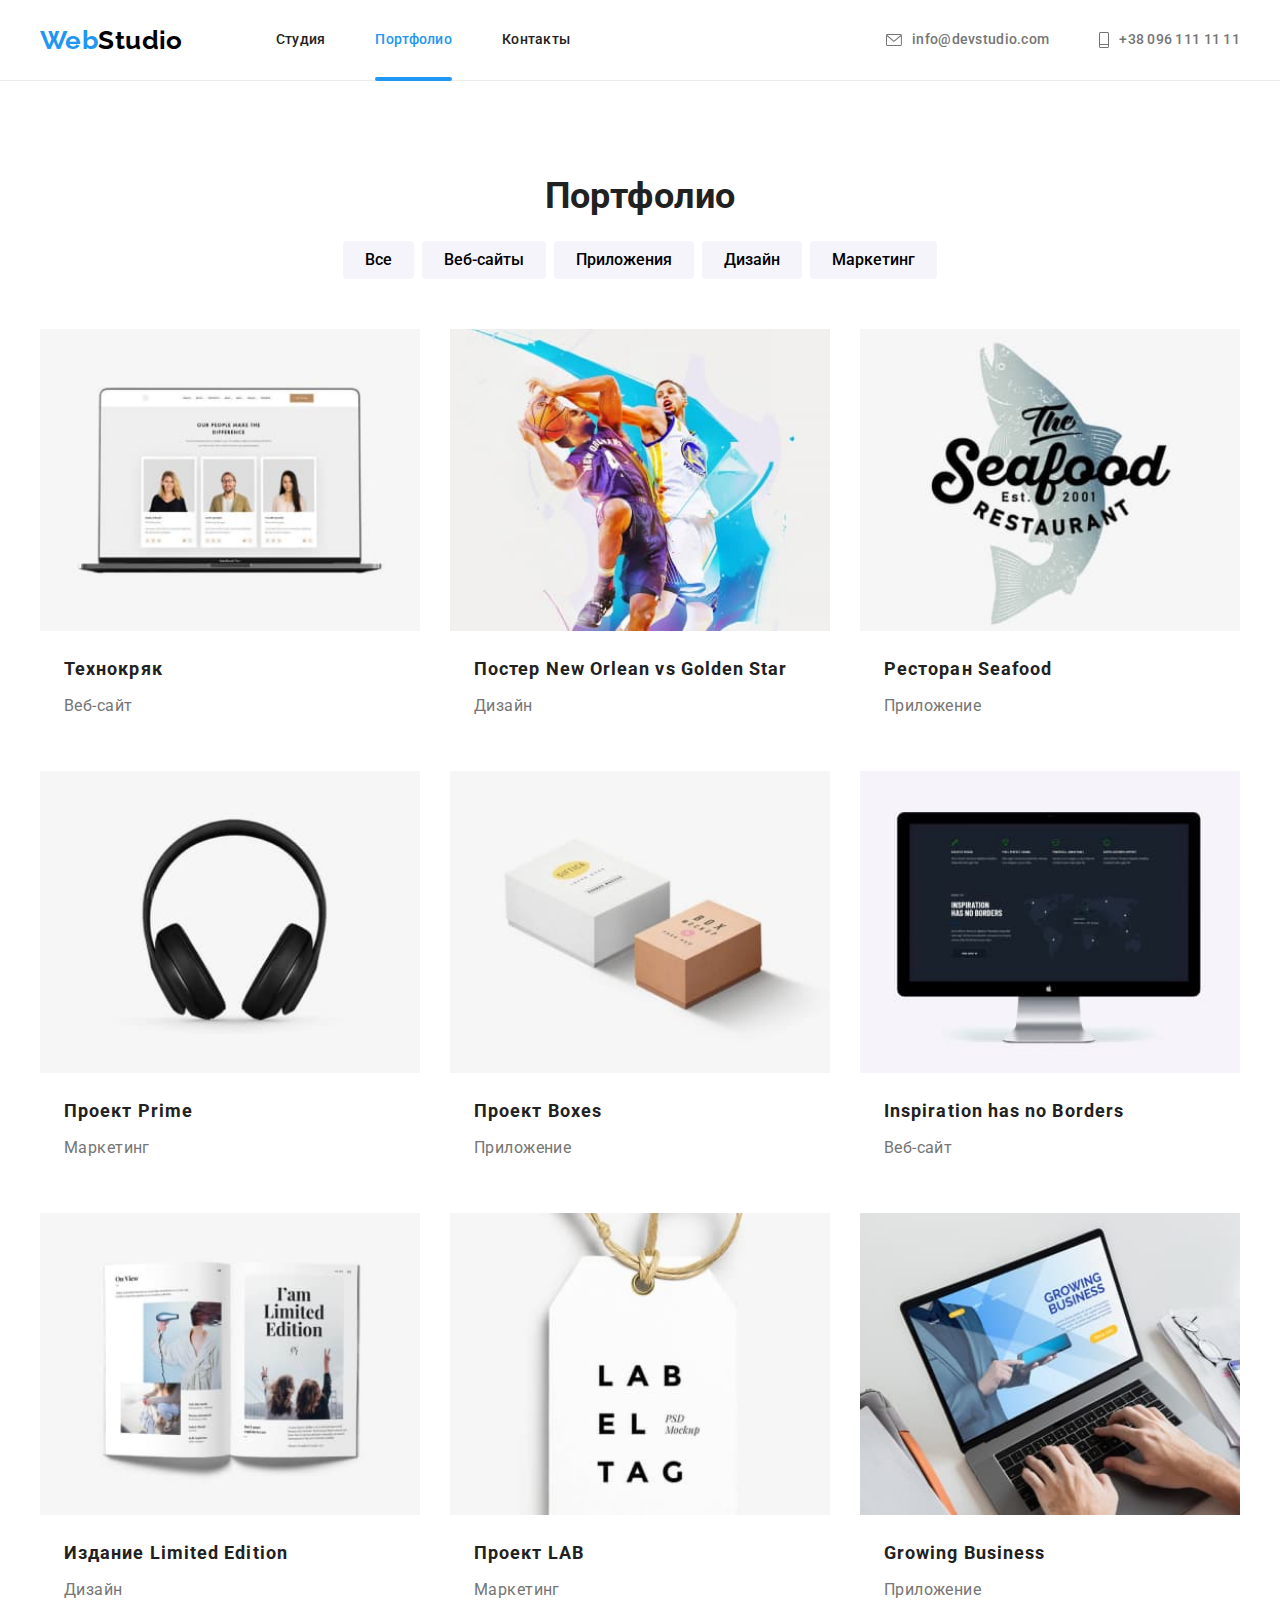
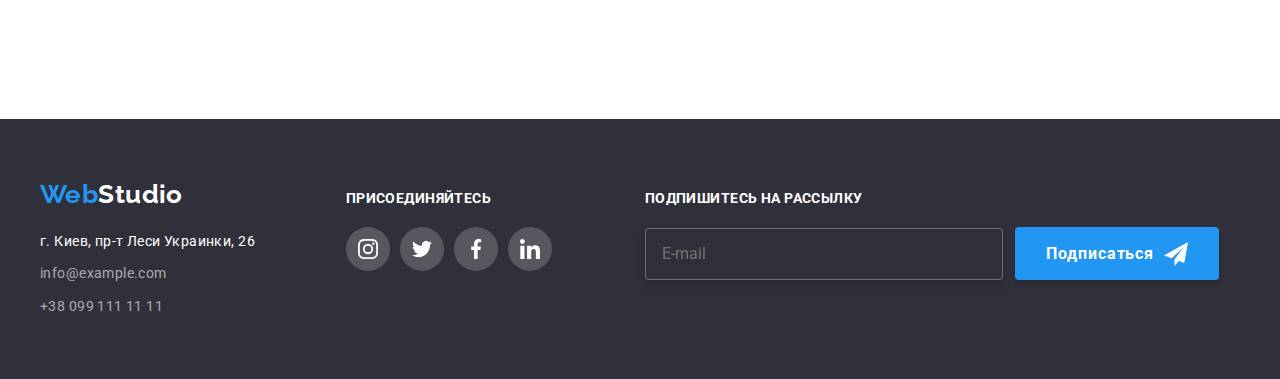
==== portfolio.html @ aaed17dc "Добавляет hw-06" ====
<!DOCTYPE html>
<html lang="ru">
  <head>
    <meta charset="UTF-8" />
    <meta name="viewport" content="width=device-width, initial-scale=1.0" />
    <title>HW4</title>
    <link
      rel="stylesheet"
      href="https://cdnjs.cloudflare.com/ajax/libs/modern-normalize/0.7.0/modern-normalize.min.css"
    />
    <link
      href="https://fonts.googleapis.com/css2?family=Raleway:wght@700&family=Roboto:wght@400;500;700;900&display=swap"
      rel="stylesheet"
    />
    <link rel="stylesheet" href="./css/styles.css" />
  </head>

  <body>
    <header>
      <div class="conteiner main-nav">
        <nav class="main-nav">
          <a href="./" class="logo link">
            <span class="current">Web</span>Studio
          </a>
          <ul class="site-nav list">
            <li class="item"><a href="./index.html" class="link">Студия</a></li>
            <li class="item">
              <a href="" class="link current">Портфолио</a>
            </li>
            <li class="item"><a href="" class="link">Контакты</a></li>
          </ul>
        </nav>
        <ul class="site-address list">
          <li class="item">
            <a href="mailto:info@devstudio.com" class="link">
              <svg class="icon leter">
                <use href="./images/sprite.svg#icon-leter-1"></use>
              </svg>
              info@devstudio.com</a
            >
          </li>
          <li class="item">
            <a href="tel:+38-096-111-11-11" class="link">
              <svg class="icon phone">
                <use href="./images/sprite.svg#icon-phone-2"></use>
              </svg>
              +38 096 111 11 11
            </a>
          </li>
        </ul>
      </div>
    </header>
    <main>
      <section class="section">
        <div class="conteiner">
          <h1 class="title">Портфолио</h1>
          <ul class="filter list">
            <li class="item"><button type="button">Все</button></li>
            <li class="item"><button type="button">Веб-сайты</button></li>
            <li class="item"><button type="button">Приложения</button></li>
            <li class="item"><button type="button">Дизайн</button></li>
            <li class="item"><button type="button">Маркетинг</button></li>
          </ul>
          <ul class="cards list">
            <li class="item">
              <a href="" class="link">
                <div class="desc">
                  <img
                    src="./images/8.jpg"
                    alt="Дисплей ноутбука на котором изображенна страница сайта"
                    width="370"
                  />
                  <div class="desc-overlay">
                    <p class="excerpt">
                      Технокряк это современная площадка распространения
                      коронавируса. Компании используют эту платформу для
                      цифрового шпионажа и атак на защищённые сервера
                      конкурентов.
                    </p>
                  </div>
                </div>
                <div class="content">
                  <h3 class="subtitle">Технокряк</h3>
                  <p class="text">Веб-сайт</p>
                </div>
              </a>
            </li>
            <li class="item">
              <a href="" class="link">
                <div class="desc">
                  <img
                    src="./images/9.jpg"
                    alt="Два баскетболиста"
                    width="370"
                  />
                  <div class="desc-overlay">
                    <p class="excerpt">
                      Технокряк это современная площадка распространения
                      коронавируса. Компании используют эту платформу для
                      цифрового шпионажа и атак на защищённые сервера
                      конкурентов.
                    </p>
                  </div>
                </div>
                <div class="content">
                  <h3 class="subtitle">Постер New Orlean vs Golden Star</h3>
                  <p class="text">Дизайн</p>
                </div>
              </a>
            </li>
            <li class="item">
              <a href="" class="link">
                <div class="desc">
                  <img
                    src="./images/10.jpg"
                    alt="Логотип ресторана "
                    width="370"
                  />
                  <div class="desc-overlay">
                    <p class="excerpt">
                      Технокряк это современная площадка распространения
                      коронавируса. Компании используют эту платформу для
                      цифрового шпионажа и атак на защищённые сервера
                      конкурентов.
                    </p>
                  </div>
                </div>
                <div class="content">
                  <h3 class="subtitle">Ресторан Seafood</h3>
                  <p class="text">Приложение</p>
                </div></a
              >
            </li>
            <li class="item">
              <a href="" class="link">
                <div class="desc">
                  <img src="./images/11.jpg" alt="Наушники" width="370" />
                  <div class="desc-overlay">
                    <p class="excerpt">
                      Технокряк это современная площадка распространения
                      коронавируса. Компании используют эту платформу для
                      цифрового шпионажа и атак на защищённые сервера
                      конкурентов.
                    </p>
                  </div>
                </div>
                <div class="content">
                  <h3 class="subtitle">Проект Prime</h3>
                  <p class="text">Маркетинг</p>
                </div>
              </a>
            </li>
            <li class="item">
              <a href="" class="link">
                <div class="desc">
                  <img
                    src="./images/12.jpg"
                    alt="две коробки с надписями"
                    width="370"
                  />
                  <div class="desc-overlay">
                    <p class="excerpt">
                      Технокряк это современная площадка распространения
                      коронавируса. Компании используют эту платформу для
                      цифрового шпионажа и атак на защищённые сервера
                      конкурентов.
                    </p>
                  </div>
                </div>
                <div class="content">
                  <h3 class="subtitle">Проект Boxes</h3>
                  <p class="text">Приложение</p>
                </div>
              </a>
            </li>
            <li class="item">
              <a href="" class="link">
                <div class="desc">
                  <img
                    src="./images/13.jpg"
                    alt="Монитор Эпл на котором изображенна страница сайта "
                    width="370"
                  />
                  <div class="desc-overlay">
                    <p class="excerpt">
                      Технокряк это современная площадка распространения
                      коронавируса. Компании используют эту платформу для
                      цифрового шпионажа и атак на защищённые сервера
                      конкурентов.
                    </p>
                  </div>
                </div>
                <div class="content">
                  <h3 class="subtitle">Inspiration has no Borders</h3>
                  <p class="text">Веб-сайт</p>
                </div>
              </a>
            </li>
            <li class="item">
              <a href="" class="link">
                <div class="desc">
                  <img
                    src="./images/14.jpg"
                    alt="Развертка журнала с изображениями и текстом"
                    width="370"
                  />
                  <div class="desc-overlay">
                    <p class="excerpt">
                      Технокряк это современная площадка распространения
                      коронавируса. Компании используют эту платформу для
                      цифрового шпионажа и атак на защищённые сервера
                      конкурентов.
                    </p>
                  </div>
                </div>
                <div class="content">
                  <h3 class="subtitle">Издание Limited Edition</h3>
                  <p class="text">Дизайн</p>
                </div>
              </a>
            </li>
            <li class="item">
              <a href="" class="link">
                <div class="desc">
                  <img
                    src="./images/15.jpg"
                    alt="Жетон с надписью"
                    width="370"
                  />
                  <div class="desc-overlay">
                    <p class="excerpt">
                      Технокряк это современная площадка распространения
                      коронавируса. Компании используют эту платформу для
                      цифрового шпионажа и атак на защищённые сервера
                      конкурентов.
                    </p>
                  </div>
                </div>
                <div class="content">
                  <h3 class="subtitle">Проект LAB</h3>
                  <p class="text">Маркетинг</p>
                </div>
              </a>
            </li>
            <li class="item">
              <a href="" class="link">
                <div class="desc">
                  <img
                    src="./images/16.jpg"
                    alt="Ноутбук на столе на котором изображенна страница сайта"
                    width="370"
                  />
                  <div class="desc-overlay">
                    <p class="excerpt">
                      Технокряк это современная площадка распространения
                      коронавируса. Компании используют эту платформу для
                      цифрового шпионажа и атак на защищённые сервера
                      конкурентов.
                    </p>
                  </div>
                </div>
                <div class="content">
                  <h3 class="subtitle">Growing Business</h3>
                  <p class="text">Приложение</p>
                </div>
              </a>
            </li>
          </ul>
        </div>
      </section>
    </main>
    <footer class="footer">
      <div class="conteiner">
        <div class="contacts">
          <a href="./" class="logo link">
            <span class="current">Web</span>Studio
          </a>
          <address class="address">
            <p class="text">г. Киев, пр-т Леси Украинки, 26</p>
            <ul class="list">
              <li class="item">
                <a href="mailto:info@example.com" class="link"
                  >info@example.com</a
                >
              </li>
              <li class="item">
                <a href="tel:+38-099-111-11-11" class="link"
                  >+38 099 111 11 11</a
                >
              </li>
            </ul>
          </address>
        </div>
        <div class="contacts-2">
          <h3 class="title">ПРИСОЕДИНЯЙТЕСЬ</h3>
          <ul class="list social-network">
            <li class="item">
              <a href="https://www.instagram.com/" class="link">
                <svg class="icon">
                  <use href="./images/sprite.svg#icon-instagram"></use>
                </svg>
              </a>
            </li>
            <li class="item">
              <a href="https://twitter.com/" class="link">
                <svg class="icon">
                  <use href="./images/sprite.svg#icon-twitter"></use>
                </svg>
              </a>
            </li>
            <li class="item">
              <a href="https://ru-ru.facebook.com/" class="link">
                <svg class="icon">
                  <use href="./images/sprite.svg#icon-facebook"></use>
                </svg>
              </a>
            </li>
            <li class="item">
              <a href="https://www.linkedin.com/" class="link">
                <svg class="icon">
                  <use href="./images/sprite.svg#icon-linkedin"></use>
                </svg>
              </a>
            </li>
          </ul>
        </div>
        <div class="contacts-3">
          <h3 class="title">ПОДПИШИТЕСЬ НА РАССЫЛКУ</h3>
          <div class="form">
            <input type="email" name="mail" placeholder="E-mail" />
            <button type="submit" class="btn">
              <span>Подписаться</span>
            </button>
          </div>
        </div>
      </div>
    </footer>
  </body>
</html>
---- css/styles.css ----
html {
  box-sizing: border-box;
}

*,
*::before,
*::after {
  box-sizing: inherit;
}

:root {
  --logo-header-color: #000000;
  --primary-text-color: #212121;
  --text-color: #757575;
  --accent-color: #2196f3;
  --white-color: #ffffff;
  --ftr-bgcolor: #2f303a;
  --ftr-link-color: rgba(255, 255, 255, 0.6);
  --icon-color: #afb1b8;

  --timing-function: cubic-bezier(0.4, 0, 0.2, 1);
}

body {
  margin: 0;
  background-color: var(--white-color);
  color: var(--primary-text-color);
  font-family: 'Roboto', sans-serif;
  font-size: 14px;
  line-height: 1.71;
  letter-spacing: 0.03em;
}
header {
  border-bottom: 1px solid #ececec;
}
img {
  display: block;
  width: 100%;
  height: auto;
}
.conteiner {
  margin-left: auto;
  margin-right: auto;
  padding-left: 15px;
  padding-right: 15px;
  width: 1230px;
}
.flex {
  display: flex;
}

/* --------------- header ------------------ */
.list {
  list-style: none;
  padding: 0;
  margin: 0;
}
.link {
  text-decoration: none;
}
.conteiner.main-nav,
.main-nav {
  display: flex;
  align-items: center;
}
.logo {
  margin-right: 93px;

  color: var(--logo-header-color);
  font-family: 'Raleway', sans-serif;
  font-weight: bold;
  font-size: 26px;
  line-height: 1.19;
}
.logo .current,
.site-nav .link.current {
  color: var(--accent-color);
}
.site-nav,
.site-address {
  display: flex;
}
.site-nav .item:not(:last-child) {
  margin-right: 50px;
}
.site-address {
  margin-left: auto;
}
.site-address .item:not(:last-child) {
  margin-right: 50px;
}
.site-nav .link,
.site-address .link {
  display: block;
  padding-top: 32px;
  padding-bottom: 32px;

  color: var(--primary-text-color);
  font-weight: 500;
  line-height: 1.14;
  letter-spacing: 0.02em;

  transition-property: color;
  transition-duration: 250ms;
  transition-timing-function: var(--timing-function);
}
.site-nav .link:hover,
.site-nav .link:focus {
  color: var(--accent-color);
}
.site-nav .link {
  position: relative;
}
.site-nav .link.current::after {
  content: '';
  position: absolute;
  left: 0;
  bottom: -1px;

  display: block;
  width: 100%;
  height: 4px;
  background-color: var(--accent-color);
  border-radius: 2px;
}
.site-address .link {
  display: inline-flex;
  align-items: center;

  color: var(--text-color);
}
.site-address .link:hover,
.site-address .link:focus {
  color: var(--accent-color);
}
.site-address .icon {
  margin-right: 10px;
  fill: currentColor;
}
.site-address .icon.leter {
  height: 12px;
  width: 16px;
}
.site-address .icon.phone {
  height: 16px;
  width: 10px;
}

/* ---------------- Герой ------------- */
.hero {
  display: flex;
  flex-direction: column;
  justify-content: center;
  align-items: center;
  max-width: 1600px;
  height: 600px;
  margin-left: auto;
  margin-right: auto;
  background-color: var(--ftr-bgcolor);
  background-image: linear-gradient(
      to right,
      rgba(47, 48, 58, 0.4),
      rgba(47, 48, 58, 0.4)
    ),
    url('../images/hero.jpg');

  color: var(--white-color);
  text-align: center;
}
.hero .hero-title {
  margin-left: auto;
  margin-right: auto;
  margin-top: 0;
  margin-bottom: 30px;
  max-width: 696px;

  font-weight: 900;
  font-size: 44px;
  line-height: 1.36;
  letter-spacing: 0.06em;
  text-transform: uppercase;
}
.hero .button {
  display: inline-block;
  border-radius: 4px;
  box-shadow: 0px 4px 4px rgba(0, 0, 0, 0.15);
  padding: 10px 32px;
  min-width: 200px;
  border-color: transparent;

  color: var(--white-color);
  background-color: var(--accent-color);
  font-weight: bold;
  font-size: 16px;
  line-height: 1.87;
  align-items: center;
  text-align: center;
  letter-spacing: 0.06em;
  cursor: pointer;
}

/* ---------- Преимущества ------------ */
.section {
  padding-top: 94px;
  padding-bottom: 94px;
}
.section.no-padding {
  padding-top: 0px;
  padding-bottom: 94px;
}
.title {
  margin-top: 0;
  margin-bottom: 50;

  font-weight: 700;
  font-size: 36px;
  line-height: 1.17;
  text-align: center;
}
.benefits-list {
  display: flex;
}
.benefits-list .subtitle {
  margin-top: 0;
  margin-bottom: 10px;

  font-weight: 700;
  line-height: 1.14;
  text-transform: uppercase;
}
.benefits-list .item,
.staff-list .item {
  width: calc((100% - 30px * 3) / 4);
}
.benefits-list .item:not(:last-child) {
  margin-right: 30px;
}
.benefits-list .item::before {
  content: '';
  display: block;
  height: 120px;
  background: #f5f4fa;
  border-radius: 4px;
  margin-bottom: 30px;
  background-repeat: no-repeat;
  background-position: center;
}
.benefits-list .item:nth-child(1)::before {
  background-image: url('../images/svg/antenna-1.svg');
}
.benefits-list .item:nth-child(2)::before {
  background-image: url('../images/svg/clock-2.svg');
}
.benefits-list .item:nth-child(3)::before {
  background-image: url('../images/svg/pc-3.svg');
}
.benefits-list .item:nth-child(4)::before {
  background-image: url('../images/svg/astronaut-4.svg');
}
.text {
  margin-top: 0;
  margin-bottom: 0;

  color: var(--text-color);
}

/* -------------- Чем занимаемся -------------- */
.image-list {
  display: flex;
}
.image-list .item {
  width: calc((100% - 30px * 2) / 3);
  position: relative;
}
.image-list .item:not(:last-child) {
  margin-right: 30px;
}
.image-list .aside {
  position: absolute;
  left: 0;
  bottom: 0;
  width: 100%;
  height: 70px;
  overflow: hidden;
  margin-top: 0;
  margin-bottom: 0;
  padding-top: 27px;
  padding-bottom: 27px;
  background-color: rgba(47, 48, 58, 0.8);
}
.image-list .subtitle {
  margin: 0;
  padding: 0;

  font-weight: bold;
  line-height: 1.14;
  text-align: center;
  color: var(--white-color);
}

/* ----------- Команда ------------------ */

.staff-list {
  display: flex;
}
.section.staff {
  background: #f5f4fa;
}
.staff-list > .item {
  box-shadow: 0px 1px 3px rgba(0, 0, 0, 0.12), 0px 1px 1px rgba(0, 0, 0, 0.14),
    0px 2px 1px rgba(0, 0, 0, 0.2);
  border-radius: 0px 0px 4px 4px;
  background-color: var(--white-color);
}
.staff-list .item:not(:last-child) {
  margin-right: 30px;
}
.staff-list .name,
.staff-list .career {
  font-size: 16px;
  line-height: 1.19;
  text-align: center;
}
.content {
  padding-top: 30px;
  padding-bottom: 30px;
}
.staff-list .name {
  margin-top: 0;
  margin-bottom: 10px;

  font-weight: 500;
}
.staff-list .career {
  margin-top: 0;
  margin-bottom: 16px;

  color: var(--text-color);
}
.social-network {
  display: flex;
  justify-content: center;
}
.social-network .item,
.social-network .link {
  display: flex;
  width: 44px;
  height: 44px;
  border-radius: 50%;

  transition-property: background-color, fill;
  transition-duration: 250ms;
  transition-timing-function: var(--timing-function);
}
.social-network .item:not(:last-child) {
  margin-right: 10px;
}
.social-network .link {
  align-items: center;
  justify-content: center;
  fill: var(--icon-color);
}
.social-network .item:hover,
.social-network .item:focus {
  background-color: var(--accent-color);
}
.social-network .item:hover .link,
.social-network .item:focus .link {
  fill: var(--white-color);
}
.social-network .icon {
  height: 20px;
  width: 20px;
}

/* -------------------КЛИЕНТЫ--------------------- */
.clients {
  display: flex;
}
.clients .item {
  display: flex;
  width: calc((100% - 30px * 5) / 6);
  height: 90px;

  border: 1px solid #afb1b8;
  border-radius: 4px;

  transition: border-color 250ms var(--timing-function);
}
.clients .item:not(:last-child) {
  margin-right: 30px;
}
.clients .link {
  display: flex;
  width: 100%;
  height: 90px;
  align-items: center;
  justify-content: center;
  fill: var(--icon-color);

  transition: fill 250ms var(--timing-function);
}
.clients .item:hover,
.clients .item:focus {
  border-color: var(--accent-color);
}
.clients .item:hover .link,
.clients .item:focus .link {
  fill: var(--accent-color);
}
/* ------- ФУТЕР ----------- */

.footer {
  background-color: var(--ftr-bgcolor);
}
.footer .conteiner {
  display: flex;
  padding-top: 60px;
  padding-bottom: 60px;
  align-items: baseline;
}
.footer .contacts {
  margin-right: 70px;
}
.footer .logo {
  display: block;
  margin-bottom: 20px;

  color: var(--white-color);
}
.address .text {
  margin-bottom: 9px;

  color: var(--white-color);
  font-style: normal;
}
.address .link {
  display: block;

  color: var(--ftr-link-color);
  font-style: normal;

  transition-property: color;
  transition-duration: 250ms;
  transition-timing-function: var(--timing-function);
}
.address .item:not(:last-child) {
  margin-bottom: 9px;
}
.address .link:hover,
.address .link:focus {
  color: var(--accent-color);
}
.footer .contacts-2 {
  margin-right: 93px;
}
.contacts-2 .title,
.contacts-3 .title {
  margin-bottom: 20px;

  text-align: left;
  font-size: 14px;
  line-height: 1.14;
  color: var(--white-color);
}
.contacts-2 .item,
.contacts-2 .link {
  background: rgba(255, 255, 255, 0.1);
}
.contacts-2 .link {
  fill: var(--white-color);
}
.contacts-3 .form {
  display: flex;
  align-items: center;
}
.contacts-3 input {
  display: flex;
  align-items: center;
  width: 358px;
  padding-top: 15px;
  padding-bottom: 15px;
  padding-left: 16px;
  margin-right: 12px;

  border: 1px solid rgba(255, 255, 255, 0.3);
  box-sizing: border-box;
  filter: drop-shadow(0px 4px 4px rgba(0, 0, 0, 0.15));
  border-radius: 4px;
  background-color: var(--ftr-bgcolor);

  font-size: 16px;
  line-height: 1.25;
  color: rgba(255, 255, 255, 0.6);
}
.contacts-3 .btn {
  padding-top: 10px;
  padding-bottom: 10px;
  padding-left: 29px;
  padding-right: 29px;

  border-color: transparent;
  background: #2196f3;
  box-shadow: 0px 4px 4px rgba(0, 0, 0, 0.15);
  border-radius: 4px;

  font-weight: bold;
  font-size: 16px;
  line-height: 1.87;
  letter-spacing: 0.06em;
  color: #ffffff;
  cursor: pointer;
}
.btn span {
  display: flex;
  align-items: center;
}
.btn span::after {
  content: '';
  display: inline-block;
  width: 24px;
  height: 24px;
  background-image: url('../images/telegram.svg');
  background-position: center;
  background-repeat: no-repeat;
  margin-left: 10px;
}

/* ------------ PORTFOLIO ------------------ */

button {
  font-family: inherit;
}
.filter {
  display: flex;
  justify-content: center;
  margin-bottom: 50px;
}
.filter .item:not(:last-child) {
  margin-right: 8px;
}
.filter button {
  padding: 6px 22px;
  border: transparent;

  background-color: #f5f4fa;
  font-weight: 500;
  font-size: 16px;
  line-height: 1.62;
  text-align: center;
  border-radius: 4px;
  cursor: pointer;

  transition: color 250ms var(--timing-function),
    background-color 250ms var(--timing-function),
    box-shadow 250ms var(--timing-function);
}
.filter button:hover,
.filter button:focus {
  color: var(--white-color);
  background-color: var(--accent-color);
  box-shadow: 0px 3px 1px rgba(0, 0, 0, 0.1), 0px 1px 2px rgba(0, 0, 0, 0.08),
    0px 2px 2px rgba(0, 0, 0, 0.12);
}
.cards {
  display: flex;
  flex-wrap: wrap;
}
.cards .link {
  display: block;
  color: inherit;
}
.cards .item {
  width: calc((100% - 30px * 2) / 3);
  margin-right: 30px;
  margin-bottom: 30px;

  transition: box-shadow 250ms var(--timing-function);
}
.cards .item:nth-child(3n) {
  margin-right: 0;
}
.cards .item:nth-last-child(-n + 3) {
  margin-bottom: 0;
}
.cards .item:hover,
.cards .item:focus {
  box-shadow: 0px 1px 1px rgba(0, 0, 0, 0.12), 0px 4px 4px rgba(0, 0, 0, 0.06),
    1px 4px 6px rgba(0, 0, 0, 0.16);
}
.cards .desc {
  position: relative;

  overflow: hidden;
}
.cards .desc-overlay {
  position: absolute;
  top: 0;
  left: 0;
  transform: translateY(101%);
  width: 100%;
  height: 100%;
  padding: 63px 24px;
  background-color: rgba(33, 150, 243, 0.9);

  transition: transform 250ms var(--timing-function);
}
.cards .item:hover .desc-overlay {
  transform: translateY(0);
}
.desc-overlay .excerpt {
  width: 100%;
  height: 100%;
  margin-top: 0;
  margin-bottom: 0;

  font-size: 18px;
  line-height: 1.56;
  color: var(--white-color);
}

.cards .content {
  padding: 20px 24px;
}
.cards .subtitle {
  margin-top: 0;
  margin-bottom: 4px;

  font-weight: 700;
  font-size: 18px;
  line-height: 2;
  letter-spacing: 0.06em;
}
.cards .text {
  font-size: 16px;
  line-height: 1.87;
}

/* ---------------- Модальное окно ------------------- */

.backdrop.is-hidden {
  opacity: 0;
  pointer-events: none;
  visibility: hidden;
}
.backdrop {
  position: fixed;
  top: 0;
  left: 0;
  width: 100%;
  height: 100%;
  background: rgba(0, 0, 0, 0.2);

  opacity: 1;
  transform: opacity 250ms var(--timing-function);
}
.modal {
  position: absolute;
  top: 50%;
  left: 50%;
  transform: translate(-50%, -50%);
  display: block;
  width: 100%;
  max-width: 528px;
  height: 581px;

  background: var(--white-color);
  box-shadow: 0px 1px 3px rgba(0, 0, 0, 0.12), 0px 1px 1px rgba(0, 0, 0, 0.14),
    0px 2px 1px rgba(0, 0, 0, 0.2);
  border-radius: 4px;
}
.btn-close {
  position: absolute;
  top: 8px;
  right: 8px;
  width: 30px;
  height: 30px;
  border: 1px solid rgba(0, 0, 0, 0.1);
  border-radius: 50%;

  display: flex;
  align-items: center;
  justify-content: center;

  background: var(--white-color);
  cursor: pointer;
}
.btn-close .icon {
  width: 18px;
  height: 18px;

  transition: fill 250ms var(--timing-function);
}
.btn-close:hover .icon,
.btn-close:focus .icon {
  fill: var(--accent-color);
}
.modal .form {
  padding: 40px;
}
.modal .title {
  margin-bottom: 12px;

  font-weight: bold;
  font-size: 20px;
  line-height: 1.15;
  text-align: center;
}
.form-field {
  position: relative;

  display: flex;
  flex-direction: column;
  align-items: center;
}
.form-label {
  width: 100%;
  margin-bottom: 4px;

  font-size: 12px;
  line-height: 1.17;
  letter-spacing: 0.01em;
  color: var(--text-color);
}
.form-input,
.form-field textarea {
  width: 100%;

  outline: none;
  border: 1px solid rgba(33, 33, 33, 0.2);
  box-sizing: border-box;
  border-radius: 4px;

  transition: border-color 250ms var(--timing-function);
  cursor: pointer;
}
.form-input {
  margin-bottom: 10px;
  padding: 12px 12px 12px 42px;
}
.form-input:focus,
.form-field textarea:focus {
  border-color: var(--accent-color);
}
.form-field .icon {
  position: absolute;
  left: 12px;
  top: 50%;
  transform: translateY(-25%);

  width: 18px;
  height: 18px;

  transition: fill 250ms var(--timing-function);
}
.form-input:focus + .icon {
  fill: var(--accent-color);
}
.form-field textarea {
  resize: none;
  margin-bottom: 20px;
  padding: 12px 16px;
}
.form-checkbox {
  display: flex;
  align-items: center;
  justify-content: center;
  margin-bottom: 30px;

  font-size: 14px;
  color: var(--text-color);
  cursor: pointer;
}
.checkbox {
  position: absolute;
  width: 1px;
  height: 1px;
  margin: -1px;
  border: 0;
  padding: 0;
  clip: rect(0 0 0 0);
  overflow: hidden;
}
.form-checkbox .icon {
  display: inline-block;
  width: 16px;
  height: 15px;
  border: 2px solid var(--primary-text-color);
  border-radius: 2px;
  margin-right: 8px;
}
.checkbox:checked + .icon {
  border-color: transparent;
  background-image: url('../images/modal-svg/icon-check.svg');
  background-color: var(--accent-color);
  background-size: contain;
  background-origin: border-box;
}
.form-checkbox .link-contract {
  color: var(--accent-color);
}
.btn-submit {
  display: flex;
  align-items: center;
  margin-left: auto;
  margin-right: auto;
  padding: 10px 55px;

  border-color: transparent;
  box-shadow: 0px 4px 4px rgba(0, 0, 0, 0.15);
  border-radius: 4px;

  font-weight: bold;
  font-size: 16px;
  line-height: 1.87;
  letter-spacing: 0.06em;
  color: var(--white-color);
  background-color: var(--accent-color);
  cursor: pointer;
}
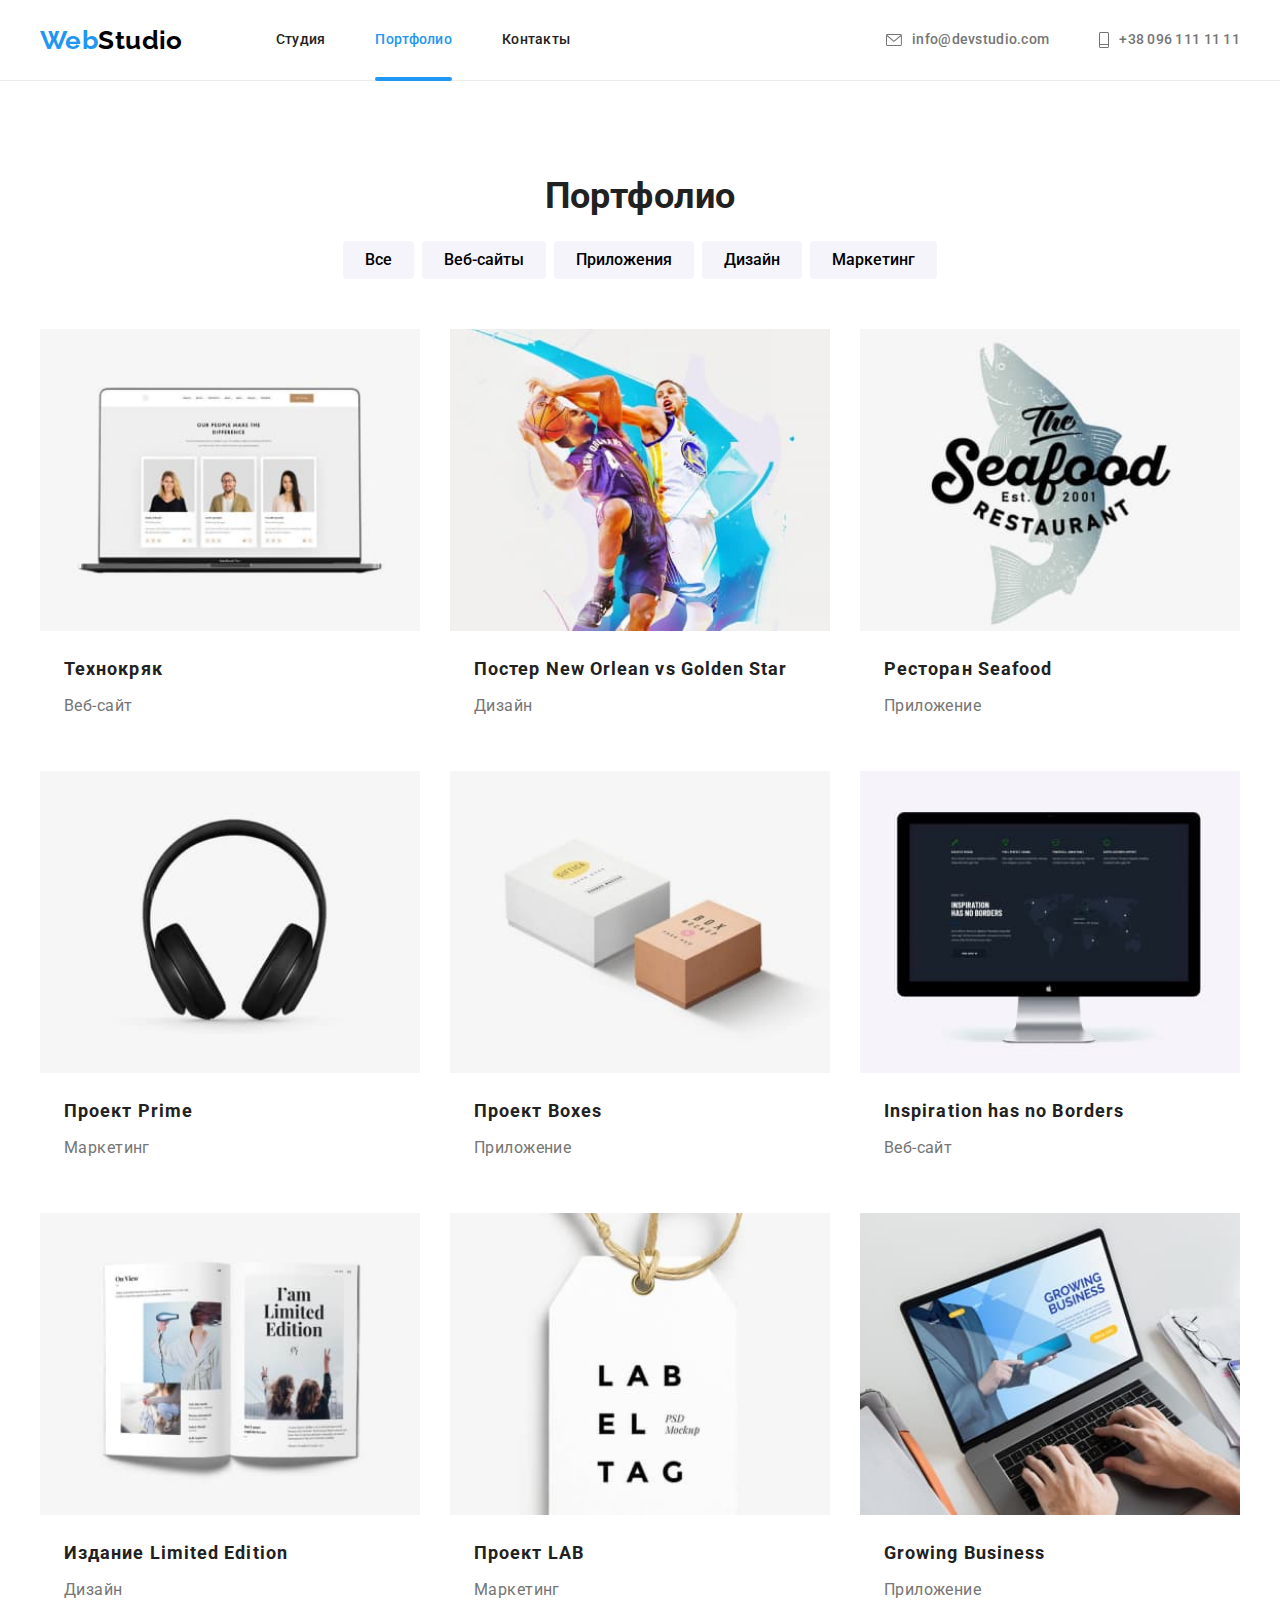
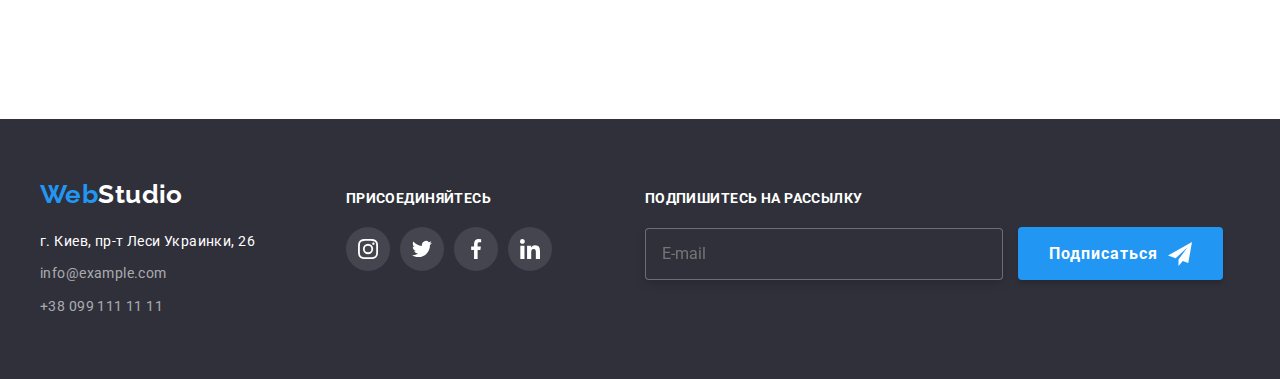
==== commit ffa809ab: "Добавляе правки макета" ====
--- a/portfolio.html
+++ b/portfolio.html
@@ -3,7 +3,7 @@
   <head>
     <meta charset="UTF-8" />
     <meta name="viewport" content="width=device-width, initial-scale=1.0" />
-    <title>HW4</title>
+    <title>HW7</title>
     <link
       rel="stylesheet"
       href="https://cdnjs.cloudflare.com/ajax/libs/modern-normalize/0.7.0/modern-normalize.min.css"
@@ -12,7 +12,7 @@
       href="https://fonts.googleapis.com/css2?family=Raleway:wght@700&family=Roboto:wght@400;500;700;900&display=swap"
       rel="stylesheet"
     />
-    <link rel="stylesheet" href="./css/styles.css" />
+    <link rel="stylesheet" href="./css/main.min.css" />
   </head>
 
   <body>
@@ -271,7 +271,7 @@
     </main>
     <footer class="footer">
       <div class="conteiner">
-        <div class="contacts">
+        <div class="footer__contacts">
           <a href="./" class="logo link">
             <span class="current">Web</span>Studio
           </a>
@@ -279,19 +279,15 @@
             <p class="text">г. Киев, пр-т Леси Украинки, 26</p>
             <ul class="list">
               <li class="item">
-                <a href="mailto:info@example.com" class="link"
-                  >info@example.com</a
-                >
+                <a href="mailto:info@example.com" class="link">info@example.com</a>
               </li>
               <li class="item">
-                <a href="tel:+38-099-111-11-11" class="link"
-                  >+38 099 111 11 11</a
-                >
+                <a href="tel:+38-099-111-11-11" class="link">+38 099 111 11 11</a>
               </li>
             </ul>
           </address>
         </div>
-        <div class="contacts-2">
+        <div class="footer__social-network">
           <h3 class="title">ПРИСОЕДИНЯЙТЕСЬ</h3>
           <ul class="list social-network">
             <li class="item">
@@ -324,12 +320,12 @@
             </li>
           </ul>
         </div>
-        <div class="contacts-3">
+        <div class="footer__mailing">
           <h3 class="title">ПОДПИШИТЕСЬ НА РАССЫЛКУ</h3>
-          <div class="form">
-            <input type="email" name="mail" placeholder="E-mail" />
+          <div class="mailing">
+            <input class="input-mail" type="email" name="mail" placeholder="E-mail" />
             <button type="submit" class="btn">
-              <span>Подписаться</span>
+              <span class="btn__name">Подписаться</span>
             </button>
           </div>
         </div>
--- a/css/main.min.css
+++ b/css/main.min.css
@@ -0,0 +1,2 @@
+html{-webkit-box-sizing:border-box;box-sizing:border-box}*,*::before,*::after{-webkit-box-sizing:inherit;box-sizing:inherit}body{margin:0;background-color:#fff;color:#212121;font-family:'Roboto', sans-serif;font-size:14px;line-height:1.71;letter-spacing:0.03em}img{display:block;width:100%;height:auto}.flex{display:-webkit-box;display:-ms-flexbox;display:flex}.list{list-style:none;padding:0;margin:0}.link{text-decoration:none}.title{margin-top:0;margin-bottom:50;font-weight:700;font-size:36px;line-height:1.17;text-align:center}.text{margin-top:0;margin-bottom:0;color:#757575}.section{padding-top:94px;padding-bottom:94px}.section.no-padding{padding-top:0px;padding-bottom:94px}.conteiner{margin-left:auto;margin-right:auto;padding-left:15px;padding-right:15px;width:1230px}.footer .conteiner{display:-webkit-box;display:-ms-flexbox;display:flex;-webkit-box-align:baseline;-ms-flex-align:baseline;align-items:baseline;padding-top:60px;padding-bottom:60px}.logo{margin-right:93px;color:#000;font-family:'Raleway', sans-serif;font-weight:bold;font-size:26px;line-height:1.19}.logo .current{color:#2196f3}.footer .logo{display:block;margin-bottom:20px;color:#fff}.hero .button{display:inline-block;border-radius:4px;-webkit-box-shadow:0px 4px 4px rgba(0,0,0,0.15);box-shadow:0px 4px 4px rgba(0,0,0,0.15);padding:10px 32px;min-width:200px;border-color:transparent;color:#fff;background-color:#2196f3;font-weight:bold;font-size:16px;line-height:1.87;-webkit-box-align:center;-ms-flex-align:center;align-items:center;text-align:center;letter-spacing:0.06em;cursor:pointer}.modal .btn-close__icon{width:18px;height:18px;-webkit-transition:fill 250ms cubic-bezier(0.4, 0, 0.2, 1);transition:fill 250ms cubic-bezier(0.4, 0, 0.2, 1)}.modal .btn-close{position:absolute;top:8px;right:8px;width:30px;height:30px;border:1px solid rgba(0,0,0,0.1);border-radius:50%;display:-webkit-box;display:-ms-flexbox;display:flex;-webkit-box-align:center;-ms-flex-align:center;align-items:center;-webkit-box-pack:center;-ms-flex-pack:center;justify-content:center;background:#fff;cursor:pointer}.modal .btn-close:hover .btn-close__icon,.modal .btn-close:focus .btn-close__icon{fill:#2196f3}.form .btn-submit{display:-webkit-box;display:-ms-flexbox;display:flex;-webkit-box-align:center;-ms-flex-align:center;align-items:center;-webkit-box-pack:start;-ms-flex-pack:start;justify-content:flex-start;margin-left:auto;margin-right:auto;padding:10px 55px;border-color:transparent;-webkit-box-shadow:0px 4px 4px rgba(0,0,0,0.15);box-shadow:0px 4px 4px rgba(0,0,0,0.15);border-radius:4px;font-weight:bold;font-size:16px;line-height:1.87;letter-spacing:0.06em;color:#fff;background-color:#2196f3;cursor:pointer}.footer .btn{padding-top:10px;padding-bottom:10px;padding-left:29px;padding-right:29px;border-color:transparent;background:#2196f3;-webkit-box-shadow:0px 4px 4px rgba(0,0,0,0.15);box-shadow:0px 4px 4px rgba(0,0,0,0.15);border-radius:4px;font-weight:bold;font-size:16px;line-height:1.87;letter-spacing:0.06em;color:#ffffff;cursor:pointer}.footer .btn__name{display:-webkit-box;display:-ms-flexbox;display:flex;-webkit-box-align:center;-ms-flex-align:center;align-items:center;-webkit-box-pack:start;-ms-flex-pack:start;justify-content:flex-start}.footer .btn__name::after{content:'';display:inline-block;width:24px;height:24px;background-image:url("../images/telegram.svg");background-position:center;background-repeat:no-repeat;margin-left:10px}header{border-bottom:1px solid #ececec}.conteiner.main-nav,.main-nav{display:-webkit-box;display:-ms-flexbox;display:flex;-webkit-box-align:center;-ms-flex-align:center;align-items:center;-webkit-box-pack:start;-ms-flex-pack:start;justify-content:flex-start}.site-nav .link.current{color:#2196f3}.site-nav,.site-address{display:-webkit-box;display:-ms-flexbox;display:flex}.site-nav .item:not(:last-child){margin-right:50px}.site-address{margin-left:auto}.site-address .item:not(:last-child){margin-right:50px}.site-nav .link,.site-address .link{display:block;padding-top:32px;padding-bottom:32px;color:#212121;font-weight:500;line-height:1.14;letter-spacing:0.02em;-webkit-transition-property:color;transition-property:color;-webkit-transition-duration:250ms;transition-duration:250ms;-webkit-transition-timing-function:cubic-bezier(0.4, 0, 0.2, 1);transition-timing-function:cubic-bezier(0.4, 0, 0.2, 1)}.site-nav .link:hover,.site-nav .link:focus,.site-address .link:hover,.site-address .link:focus{color:#2196f3}.site-nav .link{position:relative}.site-nav .link.current::after{content:'';position:absolute;left:0;bottom:-1px;display:block;width:100%;height:4px;background-color:#2196f3;border-radius:2px}.site-address .link{display:-webkit-inline-box;display:-ms-inline-flexbox;display:inline-flex;-webkit-box-align:center;-ms-flex-align:center;align-items:center;-webkit-box-pack:start;-ms-flex-pack:start;justify-content:flex-start;color:#757575}.site-address .icon{margin-right:10px;fill:currentColor}.site-address .icon.leter{height:12px;width:16px}.site-address .icon.phone{height:16px;width:10px}.hero{display:-webkit-box;display:-ms-flexbox;display:flex;-webkit-box-align:center;-ms-flex-align:center;align-items:center;-webkit-box-pack:center;-ms-flex-pack:center;justify-content:center;-webkit-box-orient:vertical;-webkit-box-direction:normal;-ms-flex-direction:column;flex-direction:column;max-width:1600px;height:600px;margin-left:auto;margin-right:auto;background-color:#2f303a;background-image:-webkit-gradient(linear, left top, right top, from(rgba(47,48,58,0.4)), to(rgba(47,48,58,0.4))),url("../images/hero.jpg");background-image:linear-gradient(to right, rgba(47,48,58,0.4), rgba(47,48,58,0.4)),url("../images/hero.jpg");color:#fff;text-align:center}.hero .hero-title{margin-left:auto;margin-right:auto;margin-top:0;margin-bottom:30px;max-width:696px;font-weight:900;font-size:44px;line-height:1.36;letter-spacing:0.06em;text-transform:uppercase}.benefits-list{display:-webkit-box;display:-ms-flexbox;display:flex}.benefits-list .subtitle{margin-top:0;margin-bottom:10px;font-weight:700;line-height:1.14;text-transform:uppercase}.benefits-list .item,.staff-list .item{width:calc((100% - 30px * 3) / 4)}.benefits-list .item:not(:last-child){margin-right:30px}.benefits-list .item::before{content:'';display:block;height:120px;background:#f5f4fa;border-radius:4px;margin-bottom:30px;background-repeat:no-repeat;background-position:center}.benefits-list .item:nth-child(1)::before{background-image:url("../images/svg/antenna-1.svg")}.benefits-list .item:nth-child(2)::before{background-image:url("../images/svg/clock-2.svg")}.benefits-list .item:nth-child(3)::before{background-image:url("../images/svg/pc-3.svg")}.benefits-list .item:nth-child(4)::before{background-image:url("../images/svg/astronaut-4.svg")}.image-list{display:-webkit-box;display:-ms-flexbox;display:flex}.image-list .item{width:calc((100% - 30px * 2) / 3);position:relative}.image-list .item:not(:last-child){margin-right:30px}.image-list .aside{position:absolute;left:0;bottom:0;width:100%;height:70px;overflow:hidden;margin-top:0;margin-bottom:0;padding-top:27px;padding-bottom:27px;background-color:rgba(47,48,58,0.8)}.image-list .subtitle{margin:0;padding:0;font-weight:bold;line-height:1.14;text-align:center;color:#fff}.staff-list{display:-webkit-box;display:-ms-flexbox;display:flex}.section.staff{background:#f5f4fa}.staff-list>.item{-webkit-box-shadow:0px 1px 3px rgba(0,0,0,0.12),0px 1px 1px rgba(0,0,0,0.14),0px 2px 1px rgba(0,0,0,0.2);box-shadow:0px 1px 3px rgba(0,0,0,0.12),0px 1px 1px rgba(0,0,0,0.14),0px 2px 1px rgba(0,0,0,0.2);border-radius:0px 0px 4px 4px;background-color:#fff}.staff-list .item:not(:last-child){margin-right:30px}.staff-list .name,.staff-list .career{font-size:16px;line-height:1.19;text-align:center}.staff-list .content{padding-top:30px;padding-bottom:30px}.staff-list .name{margin-top:0;margin-bottom:10px;font-weight:500}.staff-list .career{margin-top:0;margin-bottom:16px;color:#757575}.social-network .item,.social-network .link{display:-webkit-box;display:-ms-flexbox;display:flex;-webkit-box-align:center;-ms-flex-align:center;align-items:center;-webkit-box-pack:center;-ms-flex-pack:center;justify-content:center;width:44px;height:44px;border-radius:50%;-webkit-transition-property:background-color, fill;transition-property:background-color, fill;-webkit-transition-duration:250ms;transition-duration:250ms;-webkit-transition-timing-function:cubic-bezier(0.4, 0, 0.2, 1);transition-timing-function:cubic-bezier(0.4, 0, 0.2, 1)}.social-network{display:-webkit-box;display:-ms-flexbox;display:flex;-webkit-box-align:center;-ms-flex-align:center;align-items:center;-webkit-box-pack:center;-ms-flex-pack:center;justify-content:center}.social-network .item:hover,.social-network .item:focus{background-color:#2196f3}.social-network .item:hover .link,.social-network .item:focus .link{fill:#fff}.social-network .item:not(:last-child){margin-right:10px}.social-network .link{fill:#afb1b8}.social-network .icon{height:20px;width:20px}.footer__social-network .link{background:rgba(255,255,255,0.1);fill:#fff}.clients{display:-webkit-box;display:-ms-flexbox;display:flex}.clients .item{display:-webkit-box;display:-ms-flexbox;display:flex;width:calc((100% - 30px * 5) / 6);height:90px;border:1px solid #afb1b8;border-radius:4px;-webkit-transition:border-color 250ms cubic-bezier(0.4, 0, 0.2, 1);transition:border-color 250ms cubic-bezier(0.4, 0, 0.2, 1)}.clients .item:hover,.clients .item:focus{border-color:#2196f3}.clients .item:hover .link,.clients .item:focus .link{fill:#2196f3}.clients .item:not(:last-child){margin-right:30px}.clients .link{display:-webkit-box;display:-ms-flexbox;display:flex;-webkit-box-align:center;-ms-flex-align:center;align-items:center;-webkit-box-pack:center;-ms-flex-pack:center;justify-content:center;width:100%;height:90px;fill:#afb1b8;-webkit-transition:fill 250ms cubic-bezier(0.4, 0, 0.2, 1);transition:fill 250ms cubic-bezier(0.4, 0, 0.2, 1)}.footer{background-color:#2f303a}.footer__contacts{margin-right:70px}.footer__social-network{margin-right:93px}.footer .title{margin-bottom:20px;text-align:left;font-size:14px;line-height:1.14;color:#fff}.footer__contacts .address .text{margin-bottom:9px;color:#fff;font-style:normal}.footer__contacts .address .item:not(:last-child){margin-bottom:9px}.address .link{display:block;color:rgba(255,255,255,0.6);font-style:normal;-webkit-transition-property:color;transition-property:color;-webkit-transition-duration:250ms;transition-duration:250ms;-webkit-transition-timing-function:cubic-bezier(0.4, 0, 0.2, 1);transition-timing-function:cubic-bezier(0.4, 0, 0.2, 1)}.address .link:hover,.address .link:focus{color:#2196f3}.footer__mailing .form{display:-webkit-box;display:-ms-flexbox;display:flex;-webkit-box-align:center;-ms-flex-align:center;align-items:center;-webkit-box-pack:start;-ms-flex-pack:start;justify-content:flex-start}.footer__mailing .input-mail{width:358px;padding-top:15px;padding-bottom:15px;padding-left:16px;margin-right:12px;border:1px solid rgba(255,255,255,0.3);-webkit-box-sizing:border-box;box-sizing:border-box;-webkit-filter:drop-shadow(0px 4px 4px rgba(0,0,0,0.15));filter:drop-shadow(0px 4px 4px rgba(0,0,0,0.15));border-radius:4px;background-color:#2f303a;font-size:16px;line-height:1.25;color:rgba(255,255,255,0.6)}button{font-family:inherit}.filter{display:-webkit-box;display:-ms-flexbox;display:flex;-webkit-box-align:center;-ms-flex-align:center;align-items:center;-webkit-box-pack:center;-ms-flex-pack:center;justify-content:center;margin-bottom:50px}.filter .item:not(:last-child){margin-right:8px}.filter button{padding:6px 22px;border:transparent;background-color:#f5f4fa;font-weight:500;font-size:16px;line-height:1.62;text-align:center;border-radius:4px;cursor:pointer;-webkit-transition:color 250ms cubic-bezier(0.4, 0, 0.2, 1),background-color 250ms cubic-bezier(0.4, 0, 0.2, 1),-webkit-box-shadow 250ms cubic-bezier(0.4, 0, 0.2, 1);transition:color 250ms cubic-bezier(0.4, 0, 0.2, 1),background-color 250ms cubic-bezier(0.4, 0, 0.2, 1),-webkit-box-shadow 250ms cubic-bezier(0.4, 0, 0.2, 1);transition:color 250ms cubic-bezier(0.4, 0, 0.2, 1),background-color 250ms cubic-bezier(0.4, 0, 0.2, 1),box-shadow 250ms cubic-bezier(0.4, 0, 0.2, 1);transition:color 250ms cubic-bezier(0.4, 0, 0.2, 1),background-color 250ms cubic-bezier(0.4, 0, 0.2, 1),box-shadow 250ms cubic-bezier(0.4, 0, 0.2, 1),-webkit-box-shadow 250ms cubic-bezier(0.4, 0, 0.2, 1)}.filter button:hover,.filter button:focus{color:#fff;background-color:#2196f3;-webkit-box-shadow:0px 3px 1px rgba(0,0,0,0.1),0px 1px 2px rgba(0,0,0,0.08),0px 2px 2px rgba(0,0,0,0.12);box-shadow:0px 3px 1px rgba(0,0,0,0.1),0px 1px 2px rgba(0,0,0,0.08),0px 2px 2px rgba(0,0,0,0.12)}.cards{display:-webkit-box;display:-ms-flexbox;display:flex;-ms-flex-wrap:wrap;flex-wrap:wrap}.cards .link{display:block;color:inherit}.cards .item{width:calc((100% - 30px * 2) / 3);margin-right:30px;margin-bottom:30px;-webkit-transition:-webkit-box-shadow 250ms cubic-bezier(0.4, 0, 0.2, 1);transition:-webkit-box-shadow 250ms cubic-bezier(0.4, 0, 0.2, 1);transition:box-shadow 250ms cubic-bezier(0.4, 0, 0.2, 1);transition:box-shadow 250ms cubic-bezier(0.4, 0, 0.2, 1), -webkit-box-shadow 250ms cubic-bezier(0.4, 0, 0.2, 1)}.cards .item:hover,.cards .item:focus{-webkit-box-shadow:0px 1px 1px rgba(0,0,0,0.12),0px 4px 4px rgba(0,0,0,0.06),1px 4px 6px rgba(0,0,0,0.16);box-shadow:0px 1px 1px rgba(0,0,0,0.12),0px 4px 4px rgba(0,0,0,0.06),1px 4px 6px rgba(0,0,0,0.16)}.cards .item:nth-child(3n){margin-right:0}.cards .item:nth-last-child(-n+3){margin-bottom:0}.cards .desc{position:relative;overflow:hidden}.cards .desc-overlay{position:absolute;top:0;left:0;-webkit-transform:translateY(101%);transform:translateY(101%);width:100%;height:100%;padding:63px 24px;background-color:rgba(33,150,243,0.9);-webkit-transition:-webkit-transform 250ms cubic-bezier(0.4, 0, 0.2, 1);transition:-webkit-transform 250ms cubic-bezier(0.4, 0, 0.2, 1);transition:transform 250ms cubic-bezier(0.4, 0, 0.2, 1);transition:transform 250ms cubic-bezier(0.4, 0, 0.2, 1), -webkit-transform 250ms cubic-bezier(0.4, 0, 0.2, 1)}.cards .item:hover .desc-overlay,.cards .item:focus .desc-overlay{-webkit-transform:translateY(0);transform:translateY(0)}.desc-overlay .excerpt{width:100%;height:100%;margin-top:0;margin-bottom:0;font-size:18px;line-height:1.56;color:#fff}.cards .content{padding:20px 24px}.cards .subtitle{margin-top:0;margin-bottom:4px;font-weight:700;font-size:18px;line-height:2;letter-spacing:0.06em}.cards .text{font-size:16px;line-height:1.87}.backdrop.is-hidden{opacity:0;pointer-events:none;visibility:hidden}.backdrop{position:fixed;top:0;left:0;width:100%;height:100%;background:rgba(0,0,0,0.2);opacity:1;-webkit-transform:opacity 250ms cubic-bezier(0.4, 0, 0.2, 1);transform:opacity 250ms cubic-bezier(0.4, 0, 0.2, 1)}.modal{position:absolute;top:50%;left:50%;-webkit-transform:translate(-50%, -50%);transform:translate(-50%, -50%);display:block;width:100%;max-width:528px;height:581px;background:#fff;-webkit-box-shadow:0px 1px 3px rgba(0,0,0,0.12),0px 1px 1px rgba(0,0,0,0.14),0px 2px 1px rgba(0,0,0,0.2);box-shadow:0px 1px 3px rgba(0,0,0,0.12),0px 1px 1px rgba(0,0,0,0.14),0px 2px 1px rgba(0,0,0,0.2);border-radius:4px}.modal .form{padding:40px}.modal .title{margin-bottom:12px;font-weight:bold;font-size:20px;line-height:1.15;text-align:center}.form-field{position:relative;display:-webkit-box;display:-ms-flexbox;display:flex;-webkit-box-align:center;-ms-flex-align:center;align-items:center;-webkit-box-pack:start;-ms-flex-pack:start;justify-content:flex-start;-webkit-box-orient:vertical;-webkit-box-direction:normal;-ms-flex-direction:column;flex-direction:column}.form-label{width:100%;margin-bottom:4px;font-size:12px;line-height:1.17;letter-spacing:0.01em;color:#757575}.form-input,.form-field textarea{width:100%;outline:none;border:1px solid rgba(33,33,33,0.2);-webkit-box-sizing:border-box;box-sizing:border-box;border-radius:4px;-webkit-transition:border-color 250ms cubic-bezier(0.4, 0, 0.2, 1);transition:border-color 250ms cubic-bezier(0.4, 0, 0.2, 1);cursor:pointer}.form-input{margin-bottom:10px;padding:12px 12px 12px 42px}.form-input:focus+.icon{fill:#2196f3}.form-input:focus,.form-field textarea:focus{border-color:#2196f3}.form-field .icon{position:absolute;left:12px;top:50%;-webkit-transform:translateY(-25%);transform:translateY(-25%);width:18px;height:18px;-webkit-transition:fill 250ms cubic-bezier(0.4, 0, 0.2, 1);transition:fill 250ms cubic-bezier(0.4, 0, 0.2, 1)}.form-field textarea{resize:none;margin-bottom:20px;padding:12px 16px}.form-checkbox{display:-webkit-box;display:-ms-flexbox;display:flex;-webkit-box-align:center;-ms-flex-align:center;align-items:center;-webkit-box-pack:center;-ms-flex-pack:center;justify-content:center;margin-bottom:30px;font-size:14px;color:#757575;cursor:pointer}.checkbox{position:absolute;width:1px;height:1px;margin:-1px;border:0;padding:0;clip:rect(0 0 0 0);overflow:hidden}.form-checkbox .icon{display:inline-block;width:16px;height:15px;border:2px solid #212121;border-radius:2px;margin-right:8px}.checkbox:checked+.icon{border-color:transparent;background-image:url("../images/modal-svg/icon-check.svg");background-color:#2196f3;background-size:contain;background-origin:border-box}.form-checkbox .link-contract{color:#2196f3}
+/*# sourceMappingURL=main.min.css.map */